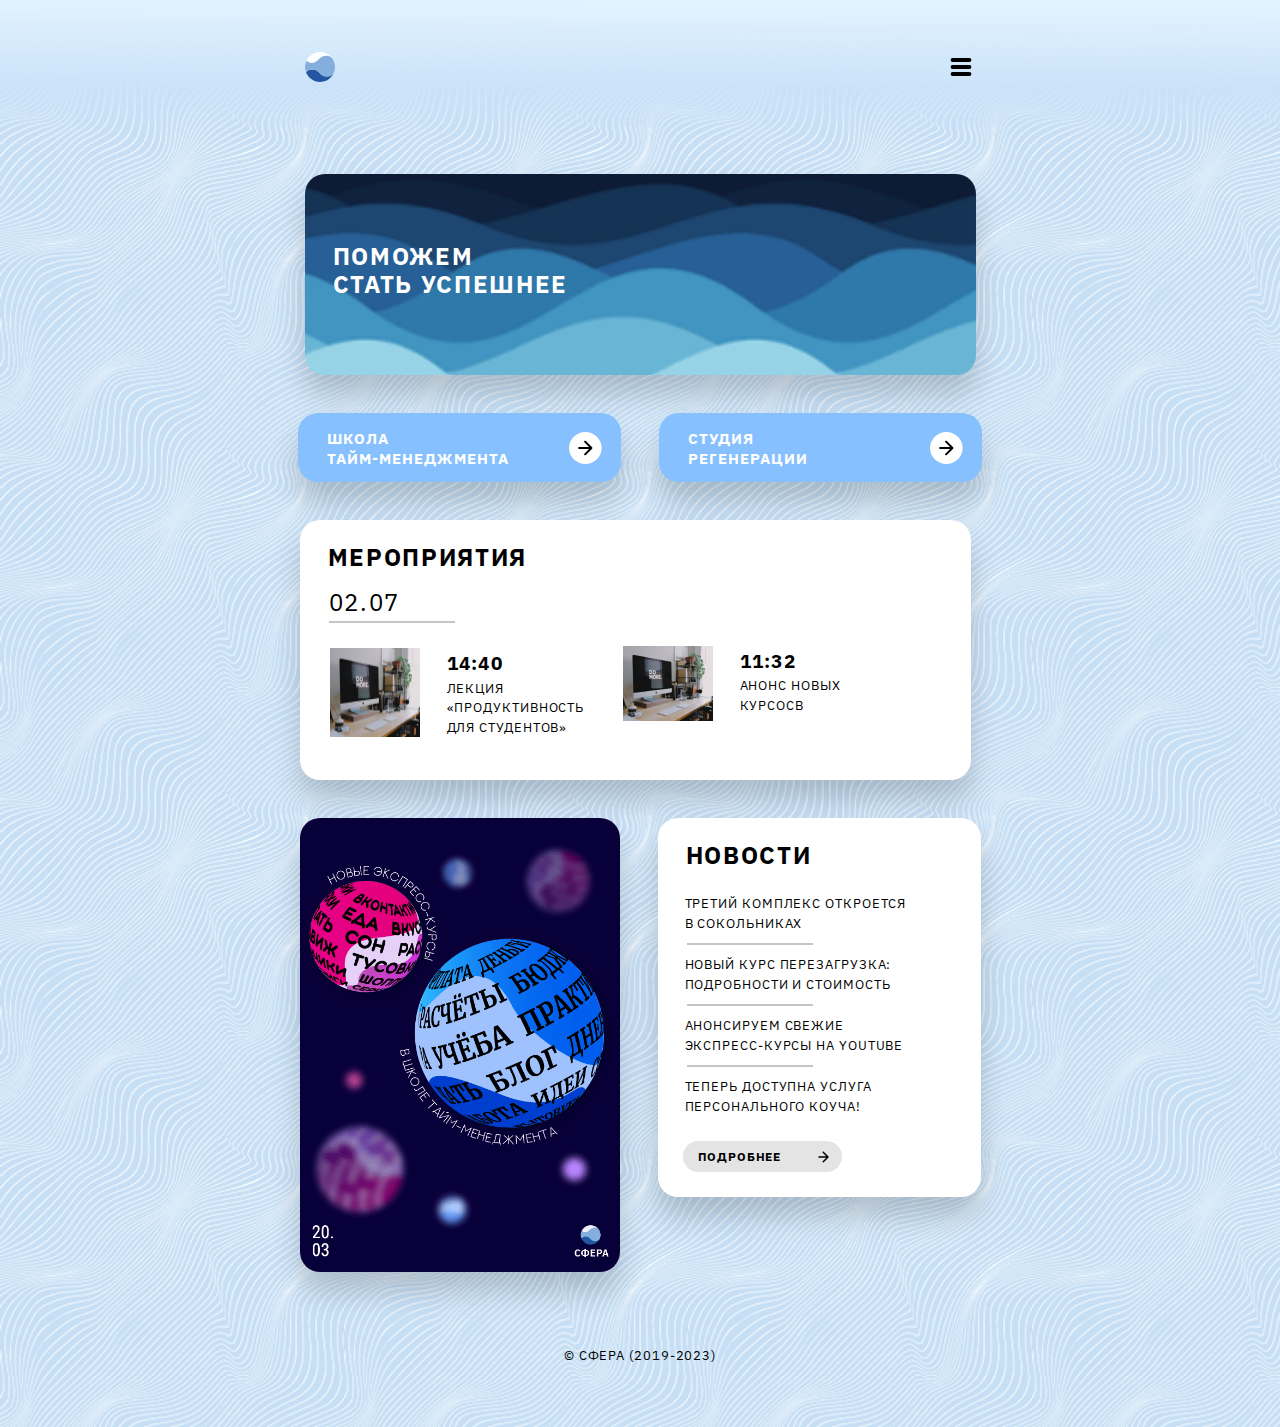
==== index.html @ 3ba2f814 "desktop breakpoint almost done" ====
<!DOCTYPE HTML>
<html>
  <head>
    <meta http-equiv="Content-Type" content= "text/html; charset=utf-8">
    <meta name="viewport" content="width=device-width, initial-scale=1">
    <link rel="stylesheet" type="text/css" href="css/main.css">
    <link rel="stylesheet" type="text/css" href="css/reset.css">
    <link rel="stylesheet" type="text/css" href="css/bg-light.css">
    <link rel="stylesheet" href="css/swiper-min.css">
    <script src="js/swiper-min.js"></script>
  </head>
  <body>

    <!-- MENU WRAPPER -->

    <div id='menu-wrapper'>
      <div class='menu-container container'>
        <img onclick="unwrapMenu()" id='menu-cross' src='img/close.svg'/>
        <ul>
          <li>
            ГЛАВНАЯ
          </li>
          <li>
            ШКОЛА
          </li>
          <li>
            СТУДИЯ РЕГЕНЕРАЦИИ
          </li>
        </ul>
        <div class='social-container'>
          <img src='img/social/vk.png'/>
          <img src='img/social/fb.png'/>
          <img src='img/social/twitter.png'/>
          <img src='img/social/call.png'/>
        </div>
      </div>
    </div>

    <!-- MENU -->

    <nav class='flmenu'>
      <div id= 'menu-content'>
        <a href='http://google.ru'><img src='img/logo.svg'/></a>
        <img onclick="unwrapMenu()" style='float: right;' src='img/menu.svg'/>
      </div>
    </nav>
    <div class='page'>

      <!-- BUTTONS -->

      <div class='container' id='intro'>
        <h1>ПОМОЖЕМ<br>СТАТЬ УСПЕШНЕЕ</h1>
      </div>
      <div class='button-flex'>
        <div class='button-big'>
          <img src='img/button_arrow_right.svg'/>
          <p>ШКОЛА<br>ТАЙМ-МЕНЕДЖМЕНТА</p>
        </div>
        <div class='button-big'>
          <img src='img/button_arrow_right.svg'/>
          <p>СТУДИЯ<br>РЕГЕНЕРАЦИИ</p>
        </div>
      </div>

      <!-- EVENTS -->

      <div class='desktop-flex'>
        <div class='container' id='event'>
          <h1>МЕРОПРИЯТИЯ</h1>
          <div class="double-flex">
            <div class='event-unit'>
                <h2 class='date'>02.07</h2>
                <div class='divider'></div>
              <div class='event-content'>
                <img class="mobile-only" src="img/event/nomob.png"/>
                <div>
                  <h3>14:40</h3>
                  <p>ЛЕКЦИЯ «ПРОДУКТИВНОСТЬ ДЛЯ СТУДЕНТОВ»</p>
                <img class="desktop-only" src="img/event/nomob.png"/>
              </div>
              </div>
            </div>
            <div class='event-unit'>
              <div class='samedate'></div>
              <div class='event-content'>
                <img class='mobile-only' src="img/event/nomob.png"/>
                <div>
                  <h3>11:32</h3>
                  <p>АНОНС НОВЫХ КУРСОСВ</p>
                  <img class="desktop-only" src="img/event/nomob.png"/>
                </div>
              </div>
            </div>
            <div class='event-unit desktop-only'>
              <h2 class='date'>05.07</h2>
              <div class='divider'></div>
              <div class='event-content'>
                <img class='mobile-only' src="img/event/nomob.png"/>
                <div>
                  <h3>08:25</h3>
                  <p>АНОНС НОВЫХ КУРСОСВ</p>
                  <img class="desktop-only" src="img/event/nomob.png"/>
                </div>
              </div>
            </div>
          </div>
        </div>
        <div class="double-flex">

          <!-- SLIDES -->

          <div class='container slider'>
            <div class="swiper-container">
              <div class="swiper-wrapper">
                <div class="swiper-slide"><img src='img/posters/1.png'/></div>
                <div class="swiper-slide"><img src='img/posters/2.png'/></div>
                <div class="swiper-slide"><img src='img/posters/3.png'/></div>
                <div class="swiper-slide"><img src='img/posters/4.png'/></div>
                <div class="swiper-slide"><img src='img/posters/5.png'/></div>
                <div class="swiper-slide"><img src='img/posters/6.png'/></div>
                <div class="swiper-slide"><img src='img/posters/7.png'/></div>
                <div class="swiper-slide"><img src='img/posters/8.png'/></div>
                <div class="swiper-slide"><img src='img/posters/9.png'/></div>
                <div class="swiper-slide"><img src='img/posters/10.png'/></div>
              </div>
            </div>
          </div>

          <!-- NEWS -->

          <div class='container' id='news'>
            <h1>НОВОСТИ</h1>
            <div class='news-content'>
              <p>ТРЕТИЙ КОМПЛЕКС ОТКРОЕТСЯ  <br>В СОКОЛЬНИКАХ</p>
              <div class='divider'></div>
              <p>НОВЫЙ КУРС ПЕРЕЗАГРУЗКА: <br>ПОДРОБНОСТИ И СТОИМОСТЬ</p>
              <div class='divider'></div>
              <p>АНОНСИРУЕМ СВЕЖИЕ<br>ЭКСПРЕСС-КУРСЫ НА YOUTUBE</p>
              <div class='divider'></div>
              <p>ТЕПЕРЬ ДОСТУПНА УСЛУГА<br>ПЕРСОНАЛЬНОГО КОУЧА!</p>
            </div>
            <div class='button_small'>
              <p>ПОДРОБНЕЕ</p>
              <img src=img/button-arrow.svg>
            </div>
          </div>
          <div>
          </div>
        </div>
      </div>
    </div>


    <footer>
      <p>© СФЕРА (2019-2023)</p>
    </footer>


    <!-- scripts -->

    <script type="text/javascript">
      var viewportWidth = window.innerWidth || document.documentElement.clientWidth;
      if (viewportWidth < 1399) {
      var mySwiper=new Swiper ('.swiper-container', {
      // Optional parameters
      direction: 'vertical',
      loop: true,

      // If we need pagination
      pagination: {
      el: '.swiper-pagination',
      },

      //autoplay and space
      width: 323,
      height: 452,

      speed: 2000,
      spaceBetween: 0,
      autoplay: {
      delay: 3000,
      disableOnInteraction: false,
      },


      })}
      else {
      var mySwiper=new Swiper ('.swiper-container', {
      // Optional parameters
      direction: 'vertical',
      loop: true,

      // If we need pagination
      pagination: {
      el: '.swiper-pagination',
      },

      //autoplay and space
      width: 225,
      height: 375,

      speed: 2000,
      spaceBetween: 0,
      autoplay: {
      delay: 3000,
      disableOnInteraction: false,
      },


      })}
    </script>
    <script type="text/javascript">
      function unwrapMenu() {
      var x = document.getElementById("menu-wrapper");
      if (x.style.display === "none") {
      x.style.display = "flex";
      } else {
      x.style.display = "none";
      }
      }

    </script>
  </body>
</html>
---- css/main.css ----
@import url('https://fonts.googleapis.com/css2?family=IBM+Plex+Sans:wght@400;700&display=swap');




body {
  width: 100vw;
  margin-bottom: 25px;
}

.flmenu {
  position: -webkit-sticky;
  position: sticky;
  top: -1.5rem;
  width: 100vw;
  height: 136px;
  z-index: 20;
  background: linear-gradient(180.21deg, #E2F2FF 3.08%, rgba(202, 226, 248, 0.95) 62.85%, rgba(209, 234, 255, 0) 99.5%);
  display: flex;
  align-items: center;
  justify-content: center;
  pointer-events: none;
}

#menu-wrapper {
  position: fixed;
  background-color: rgba(8, 30, 51, 0.9);
  width: 100vw;
  height: 100vh;
  z-index: 30;
  align-items: flex-start;
  justify-content: center;
  display: none;
  -webkit-animation: fadein 0.30s cubic-bezier(0.250, 0.460, 0.450, 0.940) both;
  animation: fadein 0.30s cubic-bezier(0.250, 0.460, 0.450, 0.940) both;
}

#menu-wrapper ul {
  margin-left: 25px;
  margin-top: 58px;
}

#menu-wrapper li {
  font-family: IBM Plex Sans;
  font-style: normal;
  font-weight: normal;
  font-size: 17px;
  line-height: 160.1%;
  letter-spacing: 0.07em;
  color: #000000;
  margin-bottom: 11px;
}

#menu-content {
  width: 323px;
  pointer-events: all;
}


.social-container {
  padding-left: 20px;
  padding-top: 50px;
  padding-bottom: 25px;
}

.social-container img {
  box-shadow: 0px 18px 43px rgba(0, 0, 0, 0.16);
  margin-right: 21px;
  border-radius: 25pt;
}

#menu-cross {
  position: absolute;
  margin-left: 269px;
  margin-top: 15px
}


.double-flex {
  display: flex;
  align-items: center;
  justify-content: flex-start;
  flex-direction: column;
}



.page {
  width: 100vw;
  display: flex;
  align-items: center;
  justify-content: flex-start;
  flex-direction: column;
}

.break {
  flex-basis: 100%;
  height: 0;
}

.container {
  background-color: #ffff;
  border-radius: 20px;
  margin-top: 38px;
  width: 323px;
  min-height: 260px;
  max-height: 454px;
}

.menu-container {
  -webkit-animation: soft-zoom 0.30s cubic-bezier(0.250, 0.460, 0.450, 0.940) both;
  animation: soft-zoom 0.30s cubic-bezier(0.250, 0.460, 0.450, 0.940) both;
}

.container h1 {
  text-transform: uppercase;
  padding-top: 23px;
  padding-left: 28px;
  font-family: IBM Plex Sans;
  font-style: normal;
  font-weight: bold;
  font-size: 24px;
  line-height: 117.1%;
  letter-spacing: 0.07em;
  color: #000000;
}

.button-big {
  margin-top: 38px;
  width: 323px;
  min-height: 69px;
  background: #86C0FF;
  border-radius: 20px;
}



.button-big img {
  position: absolute;
  margin-left: 271px;
  margin-top: 19px;
}

.button-big p {
  margin-top: 16px;
  margin-left: 29px;
  position: absolute;
  text-transform: uppercase;
  font-family: IBM Plex Sans;
  font-style: normal;
  font-weight: bold;
  font-size: 15px;
  line-height: 136.1%;
  letter-spacing: 0.07em;
  color: #FFFFFF;
  border-radius: 20px;
}

.button_small {
  width: 159px;
  height: 31px;
  margin-top: 25px;
  margin-left: 25px;
  top: 1553px;
  background: #E4E4E4;
  border-radius: 90px;
  margin-bottom: 25px;
  display: flex;
  align-items: center;
  justify-content: flex-start;
}

.button_small:hover {
  background-color: #D9DDE0;
}

.button_small p {
  flex: 1 1 auto;
  font-family: IBM Plex Sans;
  font-style: normal;
  font-weight: bold;
  font-size: 12px;
  line-height: 160.1%;
  letter-spacing: 0.07em;
  padding-left: 15px;
}

.button_small img {
  padding-right: 13px;
}

.button_small:hover img {
  padding-right: 8px;
}

.container, .button-big, .button_small, .button_small img {
  -webkit-transition-duration: 0.3s;
  transition-duration: 0.3s;
}

.container, .button-big {
  box-shadow: 0px 19px 29px rgba(0, 0, 0, 0.18);
}

.container:hover, .button-big:hover {
  box-shadow: 0px 11px 26px rgba(0, 0, 0, 0.23);
  /* transform: translateY(1px); */
}

.button-big:active {
  box-shadow: 0px 11px 12px rgba(0, 0, 0, 0.2);
  transform: translateY(5px);
}

.slider {
  width: 320px;
  min-height: 440px;
  overflow: hidden;
  border-radius: 20px;
}

.swiper-container img {
  transform: translateX(-2px);
  width: 325px;
  height: 453px;
}

.swiper-wrapper {
    border-radius: 20px;
    overflow: hidden;
}



.divider {
  width: 126px;
  height: 2px;
  margin-left: 29px;
  background-color: #C4C4C4;
}

.news-content .divider {
margin: 10px 0 10px 29px;
}

p {
  font-family: IBM Plex Sans;
  font-style: normal;
  font-weight: normal;
  font-size: 13px;
  line-height: 150%;
  letter-spacing: 0.07em;
}

.date {
  font-family: IBM Plex Sans;
  font-style: normal;
  font-weight: normal;
  font-size: 24px;
  line-height: 160.1%;
  letter-spacing: 0.07em;
  margin-left: 29px;
  margin-top: 12px;
}

.event-content img {
  display: block;
  width: 90px;
  padding-left: 30px;
  display: inline-inline-block;
}

.event-content h3 {
  display: block;
  font-family: IBM Plex Sans;
  font-style: normal;
  font-weight: bold;
  font-size: 19px;
  line-height: 160.1%;
  letter-spacing: 0.07em;
  margin-left: 27px;
}

.news-content {
  margin-top: 25px;
  margin-bottom: 25px;
}

.samedate {
  width: 126px;
  height: 50px;
}

.event-content p, .news-content p {
  display: block;
  margin-left: 27px;
  font-family: IBM Plex Sans;
  font-style: normal;
  font-weight: normal;
  font-size: 13px;
  line-height: 150%;
  letter-spacing: 0.07em;
  width: 146px;
}

.news-content p {
  width: 263px;
  display: inline-block;
}

.event-content {
  display: flex;
  margin-top: 25px;
  margin-bottom: 25px;
}

footer p {
  font-family: IBM Plex Sans;
  font-weight: normal;
  font-size: 13px;
  line-height: 160.1%;
  text-align: center;
  letter-spacing: 0.07em;
  margin-top: 74px;
  margin-bottom: 60px;
}


#intro {
  background-image: url('../img/main-bg.png');
  background-size: 100%;
  min-height: 137px;
}

#intro h1 {
  color: #fff;
  padding-top: 68px;
}


@media only screen and (max-device-width : 768px) {
img.desktop-only, .desktop-only, .samedate {
  display: none;
}
}


/* TABLET */

@media only screen and (min-device-width : 768px) and (max-device-width : 1366px) {

  #intro {
    width: 671px;
    height: 201px;
  }

    .button-big:first-of-type, .slider {
      margin-right: 38px;
    }

    .button-flex {
      display: flex;
      align-items:flex-start;
      justify-content: flex-start;
      flex-direction: row;
    }

    #event {
        width: 671px;
      }

    .double-flex {
      display: flex;
      align-items:flex-start;
      justify-content: flex-start;
      flex-direction: row;
    }


    #menu-content {
      width: 671px;
    }

    img.desktop-only, .desktop-only {
      display: none;
    }

  }


/* DESKTOP */

  @media only screen and (min-device-width : 1366px) {
    #intro {
      width: 1305px;
      height: 299px;
    }

      .button-big:first-of-type, .slider {
        margin-right: 38px;
      }

      #event {
          width: 683px;
          height: 375px;
        }


        .event-content p {
          width: 146px;
          height: 55px;
        }

        img.desktop-only {
          margin-top: 22px;
          width: 178px;
          height: 115px;
          margin-right: 13px;
        }

      .double-flex {
        display: flex;
        align-items:flex-start;
        justify-content: flex-start;
        flex-direction: row;
      }

      .button-flex {
        display: flex;
        align-items:flex-start;
        justify-content: flex-start;
        flex-direction: row;
      }

      .desktop-flex {
        display: flex;
        align-items:flex-start;
        justify-content: flex-start;
        flex-direction: row;
      }

      .page {
        width: 1305px;
        margin: auto;
        display: flex;
        align-items: flex-start;
        justify-content: flex-start;
        flex-direction: column;
      }

      #news {
        width: 321px;
        max-height: 454px;
      }

      #news-content p {
        width: 305px;
      }

      #menu-content {
        width: 1271px;
      }

      .slider {
        width: 225px;
        min-height: 302px;
        max-height: 375px;
        overflow: hidden;
        border-radius: 20px;
      }

      .swiper-container img {
        transform: translateX(-2px);
        width: 228px;
        height: 375px;
      }

      .double-flex:nth-of-type(2) {
        margin-left: 38px;
      }

      img.mobile-only {
        display: none;
      }

    }







/* ANIMATIONS */

@-webkit-keyframes soft-zoom {
  0% {
    -webkit-transform: translateY(0);
            transform: translateY(0);
            opacity: 0;
  }
  100% {
    -webkit-transform: translateY(100px);
            transform: translateY(100px);
            opacity: 1;
  }
}

@keyframes soft-zoom {
  0% {
    -webkit-transform: scale(1.2);
            transform: scale(1.2);
            opacity: 0;
            -webkit-opacity: 0;
  }
  100% {
      -webkit-transform: scale(1);
            transform: scale(1);
            opacity: 1;
            -webkit-opacity: 1;
  }
}

@keyframes fadein {
  0% {
            opacity: 0;
            -webkit-opacity: 0;
  }
  100% {
            opacity: 1;
            -webkit-opacity: 1;
  }
}
---- css/bg-light.css ----
body {
  background-color: #c6dff5;
  /* background-size: 110%; */
  background-image: url(../img/bg.png);
  background-repeat: repeat;
}
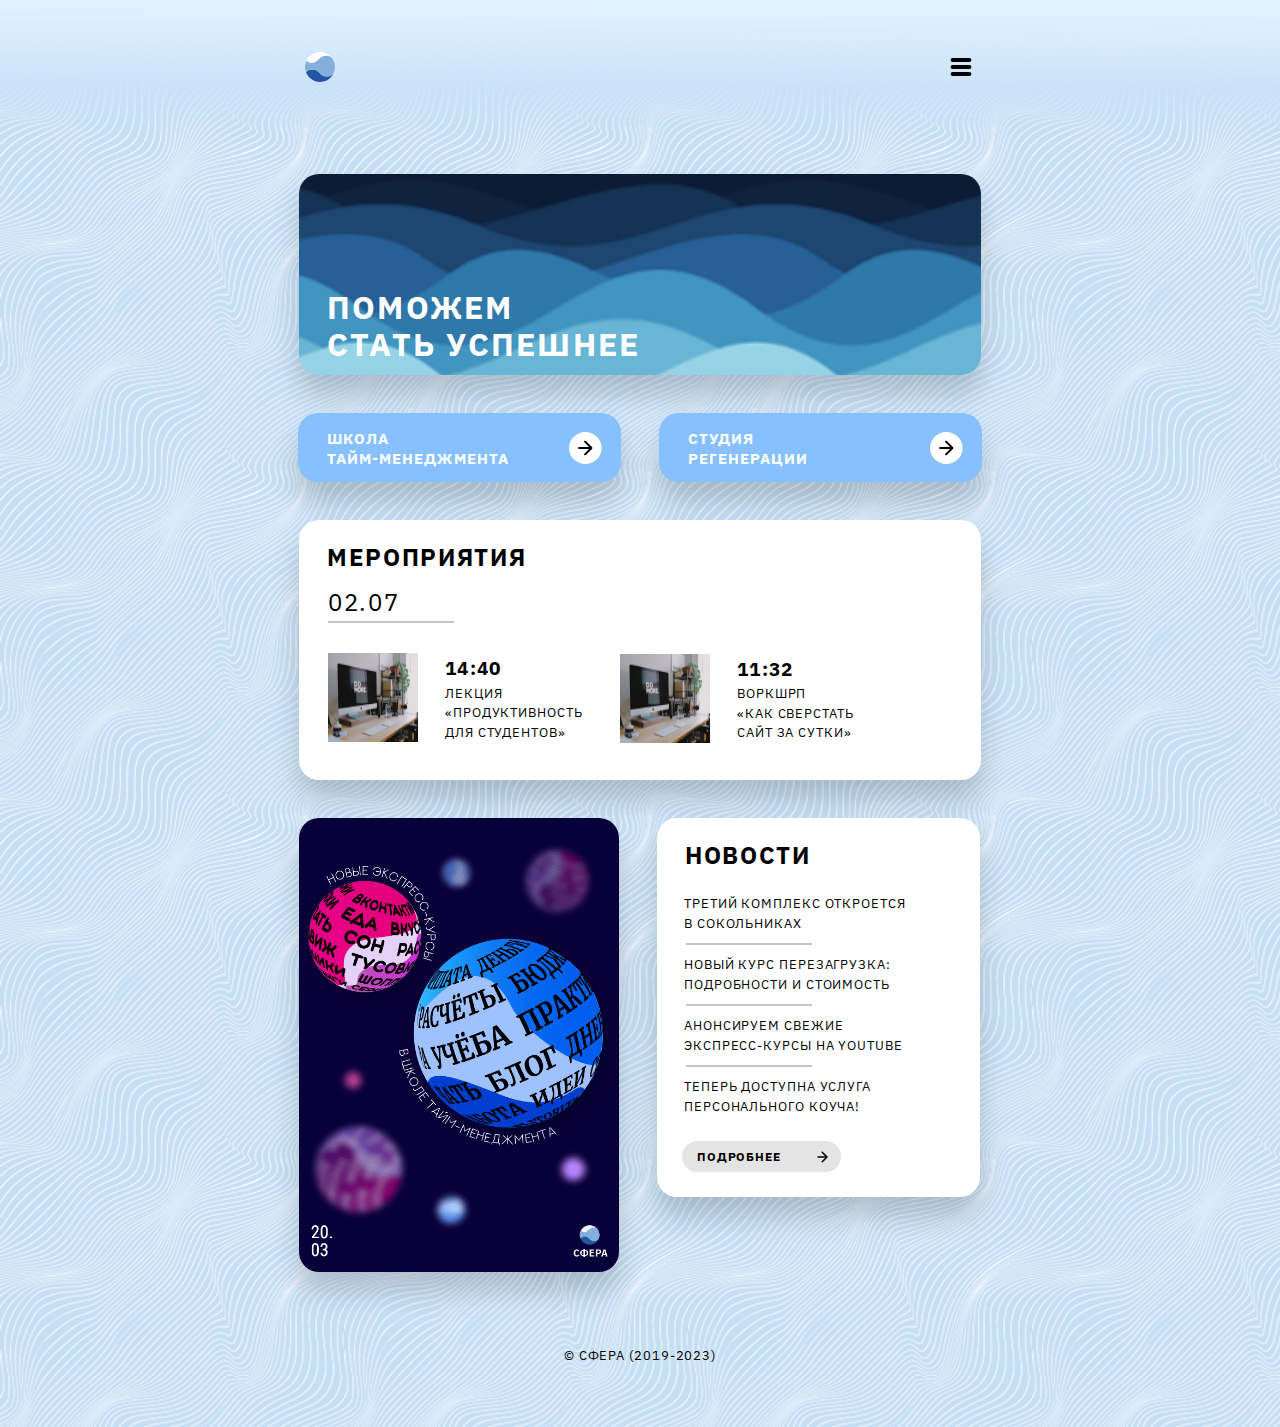
==== commit 79e16ac9: "Minor fixes for index" ====
--- a/index.html
+++ b/index.html
@@ -3,8 +3,9 @@
   <head>
     <meta http-equiv="Content-Type" content= "text/html; charset=utf-8">
     <meta name="viewport" content="width=device-width, initial-scale=1">
+    <link rel="stylesheet" type="text/css" href="css/reset.css">
+    <link rel="stylesheet" type="text/css" href="css/ui.css">
     <link rel="stylesheet" type="text/css" href="css/main.css">
-    <link rel="stylesheet" type="text/css" href="css/reset.css">
     <link rel="stylesheet" type="text/css" href="css/bg-light.css">
     <link rel="stylesheet" href="css/swiper-min.css">
     <script src="js/swiper-min.js"></script>
@@ -18,13 +19,13 @@
         <img onclick="unwrapMenu()" id='menu-cross' src='img/close.svg'/>
         <ul>
           <li>
-            ГЛАВНАЯ
+            <a href='index.html'>ГЛАВНАЯ</a>
           </li>
           <li>
-            ШКОЛА
+            <a href='school.html'>ШКОЛА</a>
           </li>
           <li>
-            СТУДИЯ РЕГЕНЕРАЦИИ
+            <a href='regen.html'>СТУДИЯ РЕГЕНЕРАЦИИ</a>
           </li>
         </ul>
         <div class='social-container'>
@@ -40,18 +41,23 @@
 
     <nav class='flmenu'>
       <div id= 'menu-content'>
-        <a href='http://google.ru'><img src='img/logo.svg'/></a>
-        <img onclick="unwrapMenu()" style='float: right;' src='img/menu.svg'/>
+        <a href='index.html'><img class='mobile-only' src='img/logo.svg'/></a>
+        <a href='index.html'><img class='desktop-only' src='img/logo-big.svg'/></a>
+        <img class='mobile-only' onclick="unwrapMenu()" style='float: right;' src='img/menu.svg'/>
+        <img class='desktop-only' onclick="unwrapMenu()" style='float: right; width:33.74px;' src='img/menu-big.svg'/>
       </div>
     </nav>
     <div class='page'>
 
-      <!-- BUTTONS -->
+      <!-- INTRO -->
 
       <div class='container' id='intro'>
         <h1>ПОМОЖЕМ<br>СТАТЬ УСПЕШНЕЕ</h1>
       </div>
-      <div class='button-flex'>
+
+      <!-- BUTTONS -->
+
+    <div class='button-flex'>
         <div class='button-big'>
           <img src='img/button_arrow_right.svg'/>
           <p>ШКОЛА<br>ТАЙМ-МЕНЕДЖМЕНТА</p>
@@ -68,37 +74,37 @@
         <div class='container' id='event'>
           <h1>МЕРОПРИЯТИЯ</h1>
           <div class="double-flex">
-            <div class='event-unit'>
-                <h2 class='date'>02.07</h2>
-                <div class='divider'></div>
+            <div>
+              <h2 class='date'>02.07</h2>
+              <div class='divider'></div>
               <div class='event-content'>
                 <img class="mobile-only" src="img/event/nomob.png"/>
                 <div>
                   <h3>14:40</h3>
                   <p>ЛЕКЦИЯ «ПРОДУКТИВНОСТЬ ДЛЯ СТУДЕНТОВ»</p>
-                <img class="desktop-only" src="img/event/nomob.png"/>
-              </div>
-              </div>
-            </div>
-            <div class='event-unit'>
+                  <img class="desktop-only" src="img/event/nomob.png"/>
+                </div>
+              </div>
+            </div>
+            <div>
               <div class='samedate'></div>
               <div class='event-content'>
                 <img class='mobile-only' src="img/event/nomob.png"/>
                 <div>
                   <h3>11:32</h3>
-                  <p>АНОНС НОВЫХ КУРСОСВ</p>
+                  <p>ВОРКШРП <br>«КАК СВЕРСТАТЬ САЙТ ЗА СУТКИ» </p>
                   <img class="desktop-only" src="img/event/nomob.png"/>
                 </div>
               </div>
             </div>
-            <div class='event-unit desktop-only'>
+            <div class='desktop-only'>
               <h2 class='date'>05.07</h2>
               <div class='divider'></div>
               <div class='event-content'>
                 <img class='mobile-only' src="img/event/nomob.png"/>
                 <div>
                   <h3>08:25</h3>
-                  <p>АНОНС НОВЫХ КУРСОСВ</p>
+                  <p>АНОНС НОВЫХ<br>ОНЛАЙН-КУРСОВ (ТРАНСЛЯЦИЯ)</p>
                   <img class="desktop-only" src="img/event/nomob.png"/>
                 </div>
               </div>
@@ -131,8 +137,7 @@
           <div class='container' id='news'>
             <h1>НОВОСТИ</h1>
             <div class='news-content'>
-              <p>ТРЕТИЙ КОМПЛЕКС ОТКРОЕТСЯ - <br>В СОКОЛЬНИКАХ</p>
+              <p>ТРЕТИЙ КОМПЛЕКС ОТКРОЕТСЯ <br>В СОКОЛЬНИКАХ</p>
               <div class='divider'></div>
               <p>НОВЫЙ КУРС ПЕРЕЗАГРУЗКА: <br>ПОДРОБНОСТИ И СТОИМОСТЬ</p>
               <div class='divider'></div>
@@ -150,14 +155,11 @@
         </div>
       </div>
     </div>
-
-
     <footer>
       <p>© СФЕРА (2019-2023)</p>
     </footer>
 
-
-    <!-- scripts -->
+    <!-- SCRIPTS -->
 
     <script type="text/javascript">
       var viewportWidth = window.innerWidth || document.documentElement.clientWidth;
--- a/css/ui.css
+++ b/css/ui.css
@@ -0,0 +1,215 @@
+
+body {
+  width: 100vw;
+  margin-bottom: 25px;
+}
+
+a {
+  color: black;
+  text-decoration: none;
+}
+
+.double-flex {
+  display: flex;
+  align-items: center;
+  justify-content: flex-start;
+  flex-direction: column;
+}
+
+.flmenu {
+  position: -webkit-sticky;
+  position: sticky;
+  top: -1.5rem;
+  width: 100vw;
+  height: 136px;
+  z-index: 20;
+  background: linear-gradient(180.21deg, #E2F2FF 3.08%, rgba(202, 226, 248, 0.95) 62.85%, rgba(209, 234, 255, 0) 99.5%);
+  display: flex;
+  align-items: center;
+  justify-content: center;
+  pointer-events: none;
+}
+
+#menu-wrapper {
+  position: fixed;
+  background-color: rgba(8, 30, 51, 0.9);
+  width: 100vw;
+  height: 100vh;
+  z-index: 30;
+  align-items: flex-start;
+  justify-content: center;
+  display: none;
+  -webkit-animation: fadein 0.30s cubic-bezier(0.250, 0.460, 0.450, 0.940) both;
+  animation: fadein 0.30s cubic-bezier(0.250, 0.460, 0.450, 0.940) both;
+}
+
+#menu-wrapper ul {
+  margin-left: 25px;
+  margin-top: 58px;
+}
+
+#menu-wrapper li {
+  font-family: IBM Plex Sans;
+  font-style: normal;
+  font-weight: normal;
+  font-size: 17px;
+  line-height: 160.1%;
+  letter-spacing: 0.07em;
+  color: #000000;
+  margin-bottom: 11px;
+}
+
+#menu-content {
+  width: 323px;
+  pointer-events: all;
+}
+
+
+.social-container {
+  padding-left: 20px;
+  padding-top: 50px;
+  padding-bottom: 25px;
+}
+
+.social-container img {
+  box-shadow: 0px 18px 43px rgba(0, 0, 0, 0.16);
+  margin-right: 21px;
+  border-radius: 25pt;
+}
+
+#menu-cross {
+  position: absolute;
+  margin-left: 269px;
+  margin-top: 15px;
+}
+
+
+
+.page {
+  width: 100vw;
+  display: flex;
+  align-items: center;
+  justify-content: flex-start;
+  flex-direction: column;
+}
+
+.break {
+  flex-basis: 100%;
+  height: 0;
+}
+
+.container {
+  background-color: #ffff;
+  border-radius: 20px;
+  margin-top: 38px;
+  width: 323px;
+  min-height: 260px;
+  max-height: 454px;
+}
+
+.menu-container {
+  -webkit-animation: soft-zoom 0.30s cubic-bezier(0.250, 0.460, 0.450, 0.940) both;
+  animation: soft-zoom 0.30s cubic-bezier(0.250, 0.460, 0.450, 0.940) both;
+}
+
+
+
+.container h1 {
+  text-transform: uppercase;
+  padding-top: 23px;
+  padding-left: 28px;
+  font-family: IBM Plex Sans;
+  font-style: normal;
+  font-weight: bold;
+  font-size: 24px;
+  line-height: 117.1%;
+  letter-spacing: 0.07em;
+  color: #000000;
+}
+
+.button-big {
+  margin-top: 38px;
+  width: 323px;
+  min-height: 69px;
+  background: #86C0FF;
+  border-radius: 20px;
+}
+
+
+
+.button-big img {
+  position: absolute;
+  margin-left: 271px;
+  margin-top: 19px;
+}
+
+.button-big p {
+  margin-top: 16px;
+  margin-left: 29px;
+  position: absolute;
+  text-transform: uppercase;
+  font-family: IBM Plex Sans;
+  font-style: normal;
+  font-weight: bold;
+  font-size: 15px;
+  line-height: 136.1%;
+  letter-spacing: 0.07em;
+  color: #FFFFFF;
+  border-radius: 20px;
+}
+
+.button_small {
+  width: 159px;
+  height: 31px;
+  margin-top: 25px;
+  margin-left: 25px;
+  top: 1553px;
+  background: #E4E4E4;
+  border-radius: 90px;
+  margin-bottom: 25px;
+  display: flex;
+  align-items: center;
+  justify-content: flex-start;
+}
+
+.button_small:hover {
+  background-color: #D9DDE0;
+}
+
+.button_small p {
+  flex: 1 1 auto;
+  font-family: IBM Plex Sans;
+  font-style: normal;
+  font-weight: bold;
+  font-size: 12px;
+  line-height: 160.1%;
+  letter-spacing: 0.07em;
+  padding-left: 15px;
+}
+
+.button_small img {
+  padding-right: 13px;
+}
+
+.button_small:hover img {
+  padding-right: 8px;
+}
+
+.container, .button-big, .button_small, .button_small img {
+  -webkit-transition-duration: 0.3s;
+  transition-duration: 0.3s;
+}
+
+.container, .button-big {
+  box-shadow: 0px 19px 29px rgba(0, 0, 0, 0.18);
+}
+
+.container:hover, .button-big:hover {
+  box-shadow: 0px 11px 26px rgba(0, 0, 0, 0.23);
+  /* transform: translateY(1px); */
+}
+
+.button-big:active {
+  box-shadow: 0px 11px 12px rgba(0, 0, 0, 0.2);
+  transform: translateY(5px);
+}
--- a/css/main.css
+++ b/css/main.css
@@ -1,216 +1,12 @@
 @import url('https://fonts.googleapis.com/css2?family=IBM+Plex+Sans:wght@400;700&display=swap');
 
-
-
-
-body {
-  width: 100vw;
-  margin-bottom: 25px;
-}
-
-.flmenu {
-  position: -webkit-sticky;
-  position: sticky;
-  top: -1.5rem;
-  width: 100vw;
-  height: 136px;
-  z-index: 20;
-  background: linear-gradient(180.21deg, #E2F2FF 3.08%, rgba(202, 226, 248, 0.95) 62.85%, rgba(209, 234, 255, 0) 99.5%);
-  display: flex;
-  align-items: center;
-  justify-content: center;
-  pointer-events: none;
-}
-
-#menu-wrapper {
-  position: fixed;
-  background-color: rgba(8, 30, 51, 0.9);
-  width: 100vw;
-  height: 100vh;
-  z-index: 30;
-  align-items: flex-start;
-  justify-content: center;
-  display: none;
-  -webkit-animation: fadein 0.30s cubic-bezier(0.250, 0.460, 0.450, 0.940) both;
-  animation: fadein 0.30s cubic-bezier(0.250, 0.460, 0.450, 0.940) both;
-}
-
-#menu-wrapper ul {
-  margin-left: 25px;
-  margin-top: 58px;
-}
-
-#menu-wrapper li {
-  font-family: IBM Plex Sans;
-  font-style: normal;
-  font-weight: normal;
-  font-size: 17px;
-  line-height: 160.1%;
-  letter-spacing: 0.07em;
-  color: #000000;
-  margin-bottom: 11px;
-}
-
-#menu-content {
-  width: 323px;
-  pointer-events: all;
-}
-
-
-.social-container {
-  padding-left: 20px;
-  padding-top: 50px;
-  padding-bottom: 25px;
-}
-
-.social-container img {
-  box-shadow: 0px 18px 43px rgba(0, 0, 0, 0.16);
-  margin-right: 21px;
-  border-radius: 25pt;
-}
-
-#menu-cross {
-  position: absolute;
-  margin-left: 269px;
-  margin-top: 15px
-}
-
-
-.double-flex {
-  display: flex;
-  align-items: center;
-  justify-content: flex-start;
-  flex-direction: column;
-}
-
-
-
-.page {
-  width: 100vw;
-  display: flex;
-  align-items: center;
-  justify-content: flex-start;
-  flex-direction: column;
-}
-
-.break {
-  flex-basis: 100%;
-  height: 0;
-}
-
-.container {
-  background-color: #ffff;
-  border-radius: 20px;
-  margin-top: 38px;
-  width: 323px;
-  min-height: 260px;
-  max-height: 454px;
-}
-
-.menu-container {
-  -webkit-animation: soft-zoom 0.30s cubic-bezier(0.250, 0.460, 0.450, 0.940) both;
-  animation: soft-zoom 0.30s cubic-bezier(0.250, 0.460, 0.450, 0.940) both;
-}
-
-.container h1 {
-  text-transform: uppercase;
-  padding-top: 23px;
-  padding-left: 28px;
-  font-family: IBM Plex Sans;
-  font-style: normal;
-  font-weight: bold;
-  font-size: 24px;
-  line-height: 117.1%;
-  letter-spacing: 0.07em;
-  color: #000000;
-}
-
-.button-big {
-  margin-top: 38px;
-  width: 323px;
-  min-height: 69px;
-  background: #86C0FF;
-  border-radius: 20px;
-}
-
-
-
-.button-big img {
-  position: absolute;
-  margin-left: 271px;
-  margin-top: 19px;
-}
-
-.button-big p {
-  margin-top: 16px;
-  margin-left: 29px;
-  position: absolute;
-  text-transform: uppercase;
-  font-family: IBM Plex Sans;
-  font-style: normal;
-  font-weight: bold;
-  font-size: 15px;
-  line-height: 136.1%;
-  letter-spacing: 0.07em;
-  color: #FFFFFF;
-  border-radius: 20px;
-}
-
-.button_small {
-  width: 159px;
-  height: 31px;
-  margin-top: 25px;
-  margin-left: 25px;
-  top: 1553px;
-  background: #E4E4E4;
-  border-radius: 90px;
-  margin-bottom: 25px;
-  display: flex;
-  align-items: center;
-  justify-content: flex-start;
-}
-
-.button_small:hover {
-  background-color: #D9DDE0;
-}
-
-.button_small p {
-  flex: 1 1 auto;
-  font-family: IBM Plex Sans;
-  font-style: normal;
-  font-weight: bold;
-  font-size: 12px;
-  line-height: 160.1%;
-  letter-spacing: 0.07em;
-  padding-left: 15px;
-}
-
-.button_small img {
-  padding-right: 13px;
-}
-
-.button_small:hover img {
-  padding-right: 8px;
-}
-
-.container, .button-big, .button_small, .button_small img {
-  -webkit-transition-duration: 0.3s;
-  transition-duration: 0.3s;
-}
-
-.container, .button-big {
-  box-shadow: 0px 19px 29px rgba(0, 0, 0, 0.18);
-}
-
-.container:hover, .button-big:hover {
-  box-shadow: 0px 11px 26px rgba(0, 0, 0, 0.23);
-  /* transform: translateY(1px); */
-}
-
-.button-big:active {
-  box-shadow: 0px 11px 12px rgba(0, 0, 0, 0.2);
-  transform: translateY(5px);
-}
+*{
+  -moz-user-select: none; /* Mozilla Firefox */
+  -ms-user-select: none; /* Internet Explorer (не поддерживается) */
+  -o-user-select: none; /* Opera Presto (не поддерживается) */
+  -webkit-user-select: none; /* Google Chrome, Opera Next, Safari */
+}
+
 
 .slider {
   width: 320px;
@@ -240,7 +36,7 @@
 }
 
 .news-content .divider {
-margin: 10px 0 10px 29px;
+  margin: 10px 0 10px 29px;
 }
 
 p {
@@ -266,7 +62,6 @@
 .event-content img {
   display: block;
   width: 90px;
-  padding-left: 30px;
   display: inline-inline-block;
 }
 
@@ -278,7 +73,6 @@
   font-size: 19px;
   line-height: 160.1%;
   letter-spacing: 0.07em;
-  margin-left: 27px;
 }
 
 .news-content {
@@ -288,12 +82,11 @@
 
 .samedate {
   width: 126px;
-  height: 50px;
+  height: 53px;
 }
 
 .event-content p, .news-content p {
   display: block;
-  margin-left: 27px;
   font-family: IBM Plex Sans;
   font-style: normal;
   font-weight: normal;
@@ -306,12 +99,14 @@
 .news-content p {
   width: 263px;
   display: inline-block;
+  margin-left: 27px;
 }
 
 .event-content {
   display: flex;
-  margin-top: 25px;
+  margin-top: 19px;
   margin-bottom: 25px;
+  margin-left: 29px;
 }
 
 footer p {
@@ -338,10 +133,28 @@
 }
 
 
+/* MOBILE */
+
 @media only screen and (max-device-width : 768px) {
-img.desktop-only, .desktop-only, .samedate {
-  display: none;
-}
+  img.desktop-only, .desktop-only, .samedate {
+    display: none;
+  }
+
+  #event .double-flex {
+    align-items: flex-start;
+  }
+
+  .divider {
+  margin-bottom: 30px;
+  }
+  .event-content {
+    margin-top: 0px;
+  }
+
+  .event-content h3, .event-content p {
+    margin-left: 27px;
+  }
+
 }
 
 
@@ -350,7 +163,7 @@
 @media only screen and (min-device-width : 768px) and (max-device-width : 1366px) {
 
   #intro {
-    width: 671px;
+    width: 682px;
     height: 201px;
   }
 
@@ -366,8 +179,21 @@
     }
 
     #event {
-        width: 671px;
-      }
+        width: 682px;
+      }
+
+    #intro h1 {
+      padding-top: 115px;
+      font-size: 32px;
+    }
+
+    .event-content {
+      margin-top: 30px;
+    }
+
+    .event-content h3, .event-content p {
+      margin-left: 27px;
+    }
 
     .double-flex {
       display: flex;
@@ -385,8 +211,8 @@
       display: none;
     }
 
-  }
-
+
+  }
 
 /* DESKTOP */
 
@@ -407,7 +233,7 @@
 
 
         .event-content p {
-          width: 146px;
+          width: 178px;
           height: 55px;
         }
 
@@ -448,6 +274,11 @@
         flex-direction: column;
       }
 
+      #intro h1 {
+        padding-top: 175px;
+        font-size: 42px;
+      }
+
       #news {
         width: 321px;
         max-height: 454px;
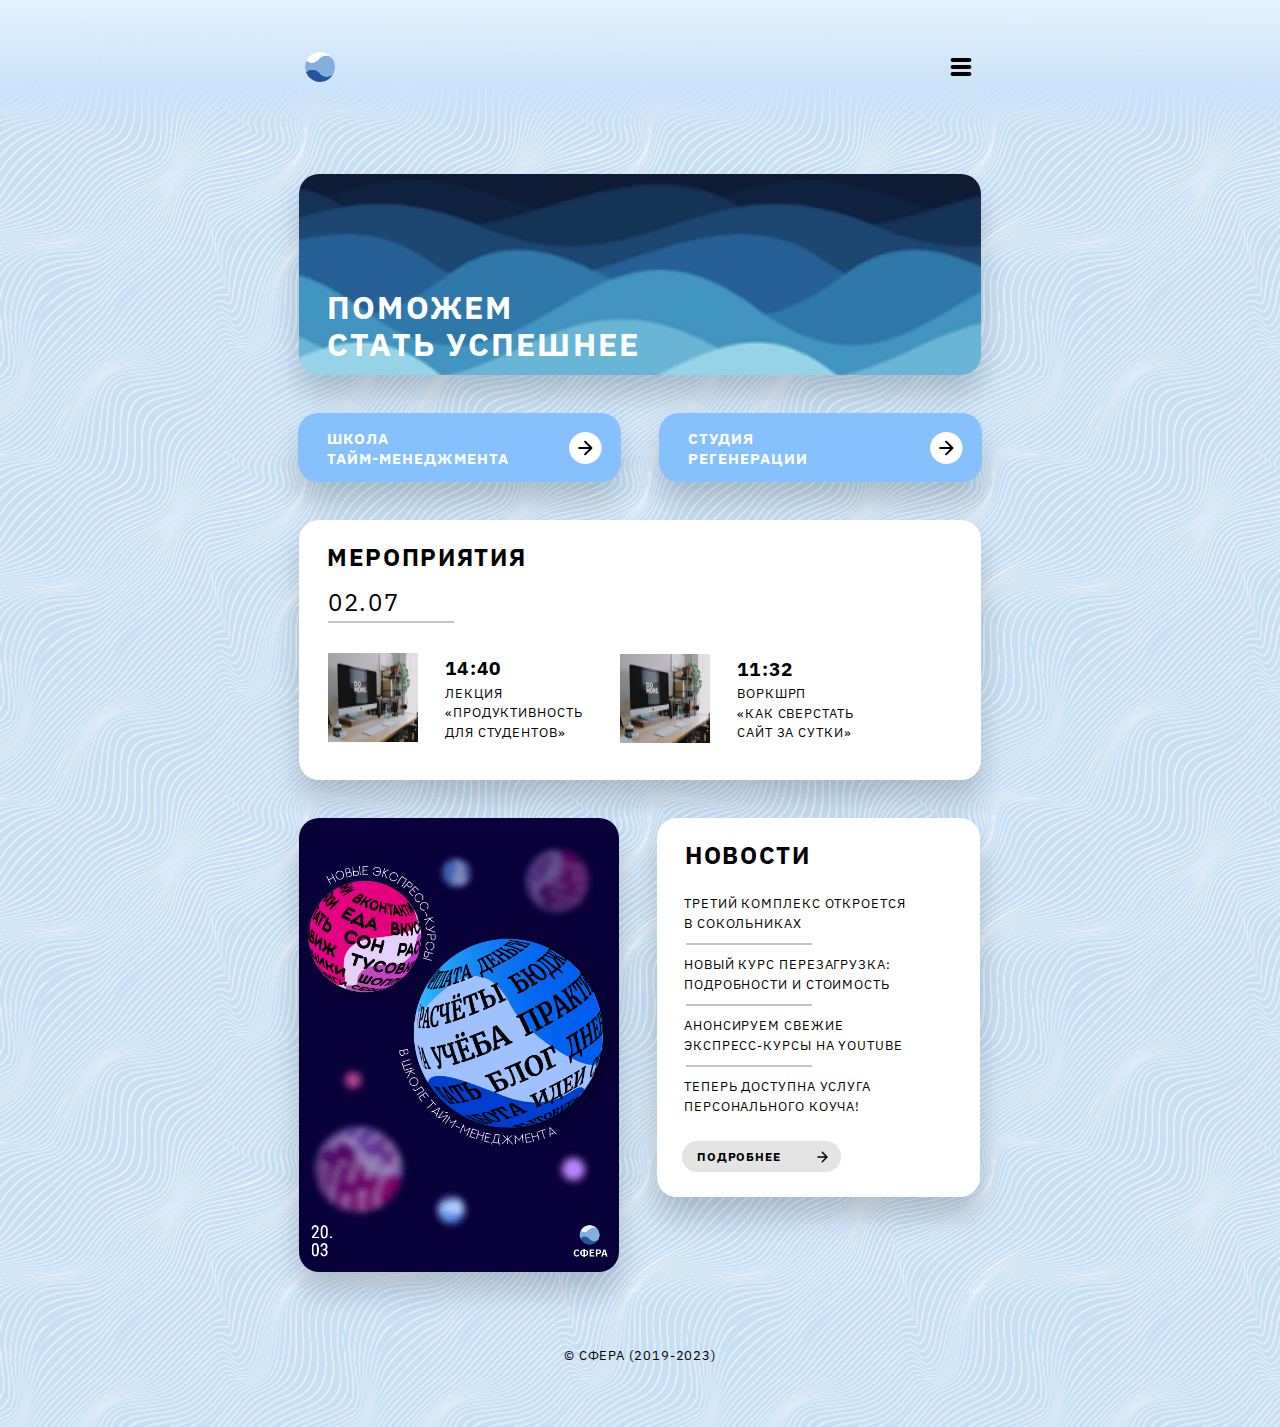
==== commit 959178d9: "Added progmaps" ====
--- a/index.html
+++ b/index.html
@@ -58,11 +58,12 @@
       <!-- BUTTONS -->
 
     <div class='button-flex'>
-        <div class='button-big'>
+        <div class='button-big' onclick="window.location.href='school.html'">
           <img src='img/button_arrow_right.svg'/>
           <p>ШКОЛА<br>ТАЙМ-МЕНЕДЖМЕНТА</p>
         </div>
-        <div class='button-big'>
+      </a>
+        <div class='button-big' onclick="window.location.href='regen.html'">
           <img src='img/button_arrow_right.svg'/>
           <p>СТУДИЯ<br>РЕГЕНЕРАЦИИ</p>
         </div>
@@ -145,7 +146,7 @@
               <div class='divider'></div>
               <p>ТЕПЕРЬ ДОСТУПНА УСЛУГА<br>ПЕРСОНАЛЬНОГО КОУЧА!</p>
             </div>
-            <div class='button_small'>
+            <div class='button-small'>
               <p>ПОДРОБНЕЕ</p>
               <img src=img/button-arrow.svg>
             </div>
--- a/css/ui.css
+++ b/css/ui.css
@@ -93,11 +93,6 @@
   flex-direction: column;
 }
 
-.break {
-  flex-basis: 100%;
-  height: 0;
-}
-
 .container {
   background-color: #ffff;
   border-radius: 20px;
@@ -105,14 +100,13 @@
   width: 323px;
   min-height: 260px;
   max-height: 454px;
+  overflow: hidden;
 }
 
 .menu-container {
   -webkit-animation: soft-zoom 0.30s cubic-bezier(0.250, 0.460, 0.450, 0.940) both;
   animation: soft-zoom 0.30s cubic-bezier(0.250, 0.460, 0.450, 0.940) both;
 }
-
-
 
 .container h1 {
   text-transform: uppercase;
@@ -124,6 +118,16 @@
   font-size: 24px;
   line-height: 117.1%;
   letter-spacing: 0.07em;
+  color: #000000;
+}
+
+.container p {
+  font-family: IBM Plex Sans;
+  font-style: normal;
+  font-weight: normal;
+  font-size: 13px;
+  line-height: 20px;
+  letter-spacing: 0.05em;
   color: #000000;
 }
 
@@ -135,8 +139,6 @@
   border-radius: 20px;
 }
 
-
-
 .button-big img {
   position: absolute;
   margin-left: 271px;
@@ -158,7 +160,7 @@
   border-radius: 20px;
 }
 
-.button_small {
+.button-small {
   width: 159px;
   height: 31px;
   margin-top: 25px;
@@ -172,11 +174,11 @@
   justify-content: flex-start;
 }
 
-.button_small:hover {
+.button-small:hover {
   background-color: #D9DDE0;
 }
 
-.button_small p {
+.button-small p {
   flex: 1 1 auto;
   font-family: IBM Plex Sans;
   font-style: normal;
@@ -187,15 +189,16 @@
   padding-left: 15px;
 }
 
-.button_small img {
+.button-small img {
   padding-right: 13px;
 }
 
-.button_small:hover img {
+.button-small:hover img {
   padding-right: 8px;
 }
 
-.container, .button-big, .button_small, .button_small img {
+
+.container, .button-big, .button-small, .button-small img {
   -webkit-transition-duration: 0.3s;
   transition-duration: 0.3s;
 }
@@ -213,3 +216,88 @@
   box-shadow: 0px 11px 12px rgba(0, 0, 0, 0.2);
   transform: translateY(5px);
 }
+
+
+
+footer p {
+  font-family: IBM Plex Sans;
+  font-weight: normal;
+  font-size: 13px;
+  line-height: 160.1%;
+  text-align: center;
+  letter-spacing: 0.07em;
+  margin-top: 74px;
+  margin-bottom: 60px;
+}
+
+
+/* MOBILE */
+
+@media only screen and (max-device-width : 768px) {
+
+}
+
+
+/* TABLET */
+
+@media only screen and (min-device-width : 768px) and (max-device-width : 1366px) {
+    .double-flex {
+      display: flex;
+      align-items:flex-start;
+      justify-content: flex-start;
+      flex-direction: row;
+    }
+
+    .double-flex {
+      display: flex;
+      align-items:flex-start;
+      justify-content: flex-start;
+      flex-direction: row;
+    }
+
+
+    #menu-content {
+      width: 671px;
+    }
+}
+
+
+/* DESKTOP */
+
+  @media only screen and (min-device-width : 1366px) {
+
+      .double-flex {
+        display: flex;
+        align-items:flex-start;
+        justify-content: flex-start;
+        flex-direction: row;
+      }
+
+      .desktop-flex {
+        display: flex;
+        align-items:flex-start;
+        justify-content: flex-start;
+        flex-direction: row;
+      }
+
+      .page {
+        width: 1305px;
+        margin: auto;
+        display: flex;
+        align-items: flex-start;
+        justify-content: flex-start;
+        flex-direction: column;
+      }
+
+      .double-flex:nth-of-type(2) {
+        margin-left: 38px;
+      }
+
+      #menu-content {
+        width: 1271px;
+      }
+
+      img.mobile-only {
+        display: none;
+      }
+    }
--- a/css/main.css
+++ b/css/main.css
@@ -7,7 +7,6 @@
   -webkit-user-select: none; /* Google Chrome, Opera Next, Safari */
 }
 
-
 .slider {
   width: 320px;
   min-height: 440px;
@@ -26,8 +25,6 @@
     overflow: hidden;
 }
 
-
-
 .divider {
   width: 126px;
   height: 2px;
@@ -39,14 +36,6 @@
   margin: 10px 0 10px 29px;
 }
 
-p {
-  font-family: IBM Plex Sans;
-  font-style: normal;
-  font-weight: normal;
-  font-size: 13px;
-  line-height: 150%;
-  letter-spacing: 0.07em;
-}
 
 .date {
   font-family: IBM Plex Sans;
@@ -109,17 +98,6 @@
   margin-left: 29px;
 }
 
-footer p {
-  font-family: IBM Plex Sans;
-  font-weight: normal;
-  font-size: 13px;
-  line-height: 160.1%;
-  text-align: center;
-  letter-spacing: 0.07em;
-  margin-top: 74px;
-  margin-bottom: 60px;
-}
-
 
 #intro {
   background-image: url('../img/main-bg.png');
@@ -131,6 +109,9 @@
   color: #fff;
   padding-top: 68px;
 }
+
+
+
 
 
 /* MOBILE */
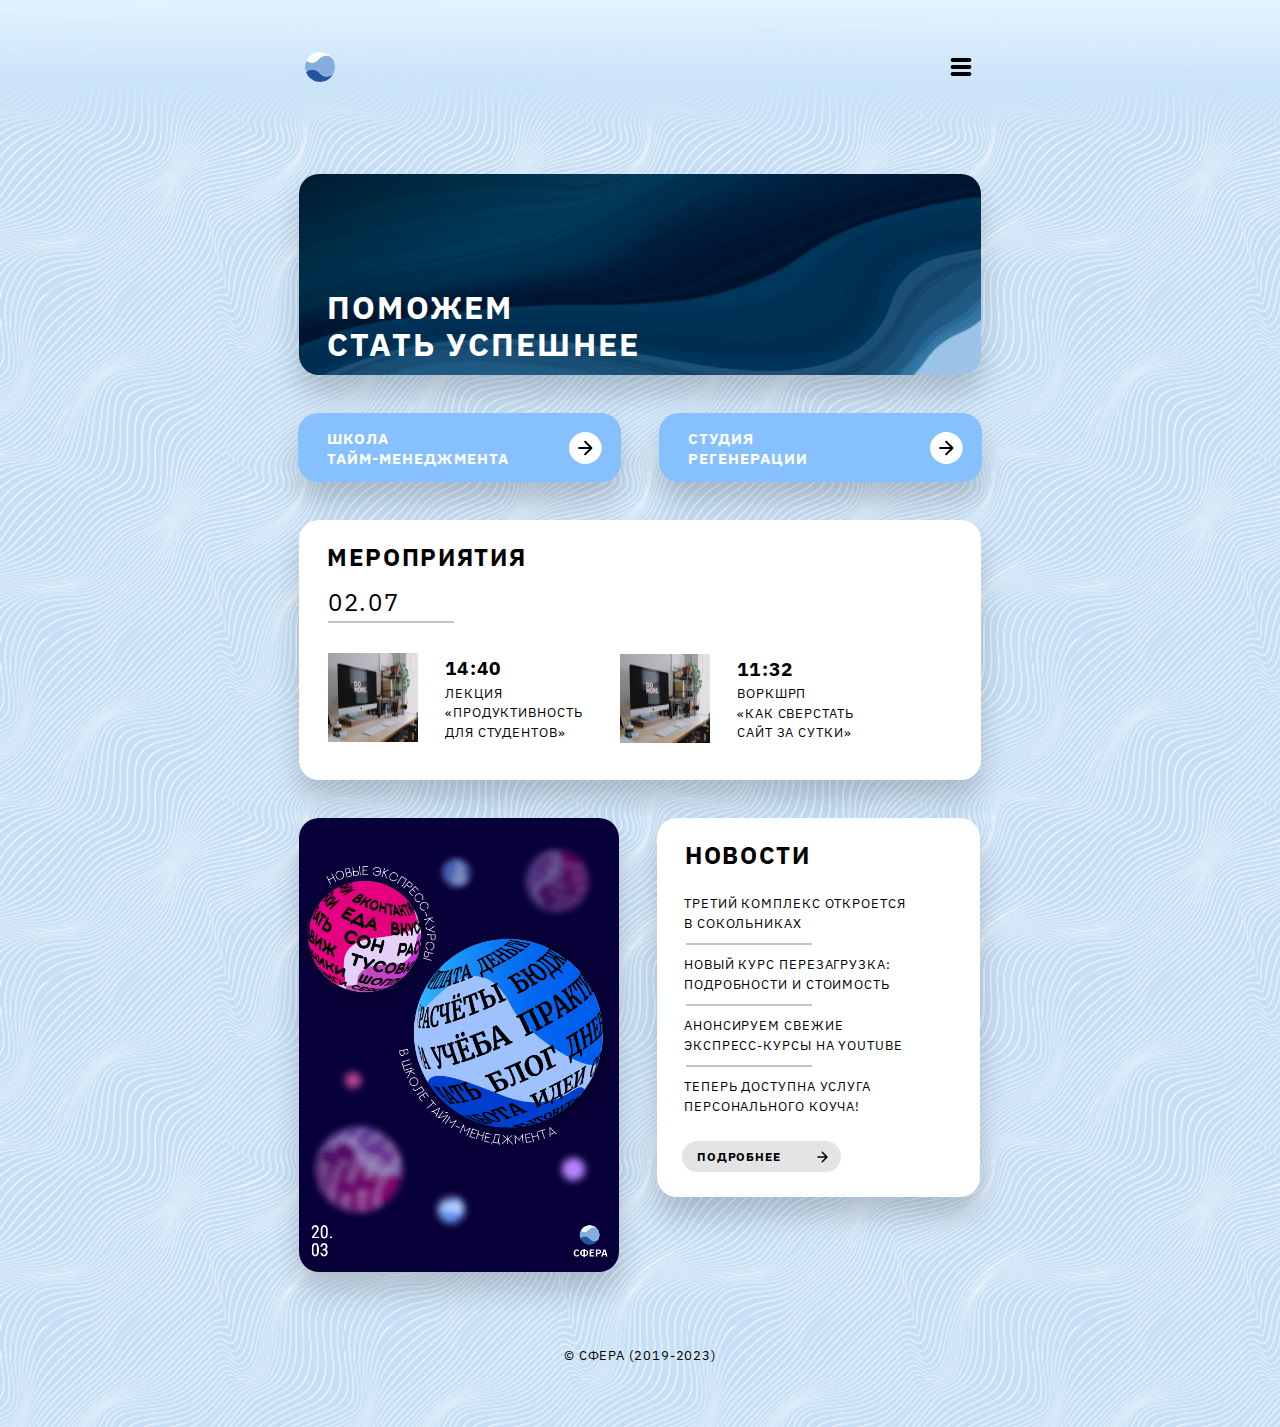
==== commit 83e2a879: "regen page tablet done" ====
--- a/index.html
+++ b/index.html
@@ -42,13 +42,12 @@
     <nav class='flmenu'>
       <div id= 'menu-content'>
         <a href='index.html'><img class='mobile-only' src='img/logo.svg'/></a>
-        <a href='index.html'><img class='desktop-only' src='img/logo-big.svg'/></a>
+        <a href='index.html'><img class='desktop-only' style=' height: 36px;' src='img/logo-big.svg'/></a>
         <img class='mobile-only' onclick="unwrapMenu()" style='float: right;' src='img/menu.svg'/>
-        <img class='desktop-only' onclick="unwrapMenu()" style='float: right; width:33.74px;' src='img/menu-big.svg'/>
+        <img class='desktop-only' onclick="unwrapMenu()" style='float: right; height:23px;' src='img/menu-big.svg'/>
       </div>
     </nav>
     <div class='page'>
-
       <!-- INTRO -->
 
       <div class='container' id='intro'>
--- a/css/ui.css
+++ b/css/ui.css
@@ -23,7 +23,6 @@
   width: 100vw;
   height: 136px;
   z-index: 20;
-  background: linear-gradient(180.21deg, #E2F2FF 3.08%, rgba(202, 226, 248, 0.95) 62.85%, rgba(209, 234, 255, 0) 99.5%);
   display: flex;
   align-items: center;
   justify-content: center;
@@ -64,6 +63,32 @@
   pointer-events: all;
 }
 
+.goback {
+  width: 323px;
+}
+
+.goback > div {
+  transition-duration: 0.5s;
+  background-color: #fff;
+  width: 35px;
+  height: 35px;
+  border-radius: 90pt;
+  display: flex;
+  align-content: center;
+  justify-content: center;
+  box-shadow: 0px 15px 25px rgba(0, 0, 0, 0.15);
+}
+
+.goback > div:hover {
+  background-color: #F2F2F2;
+  box-shadow: 0px 14px 13px rgba(0, 0, 0, 0.16);
+}
+
+.goback > div:active {
+  background-color: #E4E4E4;
+  transform: translateY(2px);
+  box-shadow: 0px 11px 12px rgba(0, 0, 0, 0.2);
+}
 
 .social-container {
   padding-left: 20px;
@@ -125,10 +150,14 @@
   font-family: IBM Plex Sans;
   font-style: normal;
   font-weight: normal;
-  font-size: 13px;
-  line-height: 20px;
+  font-size: 13pt;
+  line-height: 23px;
   letter-spacing: 0.05em;
   color: #000000;
+}
+
+.container > p {
+  margin-left: 30px;
 }
 
 .button-big {
@@ -235,6 +264,16 @@
 
 @media only screen and (max-device-width : 768px) {
 
+  .container h1 {
+    font-family: IBM Plex Sans;
+    font-style: normal;
+    font-weight: bold;
+    font-size: 17px;
+    line-height: 140%;
+    letter-spacing: 0.07em;
+    color: #000000;
+  }
+
 }
 
 
@@ -255,6 +294,10 @@
       flex-direction: row;
     }
 
+    .goback {
+      width: 671px;
+    }
+
 
     #menu-content {
       width: 671px;
@@ -281,7 +324,7 @@
       }
 
       .page {
-        width: 1305px;
+        width: 1303px;
         margin: auto;
         display: flex;
         align-items: flex-start;
@@ -289,15 +332,16 @@
         flex-direction: column;
       }
 
-      .double-flex:nth-of-type(2) {
+      .double-flex .container:nth-of-type(2) {
         margin-left: 38px;
       }
 
       #menu-content {
-        width: 1271px;
+        width: 1305px;
       }
 
       img.mobile-only {
         display: none;
       }
-    }
+
+    }
--- a/css/main.css
+++ b/css/main.css
@@ -121,6 +121,10 @@
     display: none;
   }
 
+  .date {
+    font-size: 15pt;
+  }
+
   #event .double-flex {
     align-items: flex-start;
   }
@@ -184,9 +188,7 @@
     }
 
 
-    #menu-content {
-      width: 671px;
-    }
+
 
     img.desktop-only, .desktop-only {
       display: none;
@@ -218,7 +220,7 @@
           height: 55px;
         }
 
-        img.desktop-only {
+        .event-content img.desktop-only {
           margin-top: 22px;
           width: 178px;
           height: 115px;
@@ -263,15 +265,14 @@
       #news {
         width: 321px;
         max-height: 454px;
+        margin-left: 0px;
       }
 
       #news-content p {
         width: 305px;
       }
 
-      #menu-content {
-        width: 1271px;
-      }
+
 
       .slider {
         width: 225px;
--- a/css/bg-light.css
+++ b/css/bg-light.css
@@ -5,3 +5,8 @@
   background-image: url(../img/bg.png);
   background-repeat: repeat;
 }
+
+
+.flmenu {
+  background: linear-gradient(180.21deg, #E2F2FF 3.08%, rgba(202, 226, 248, 0.95) 62.85%, rgba(209, 234, 255, 0) 99.5%);
+}
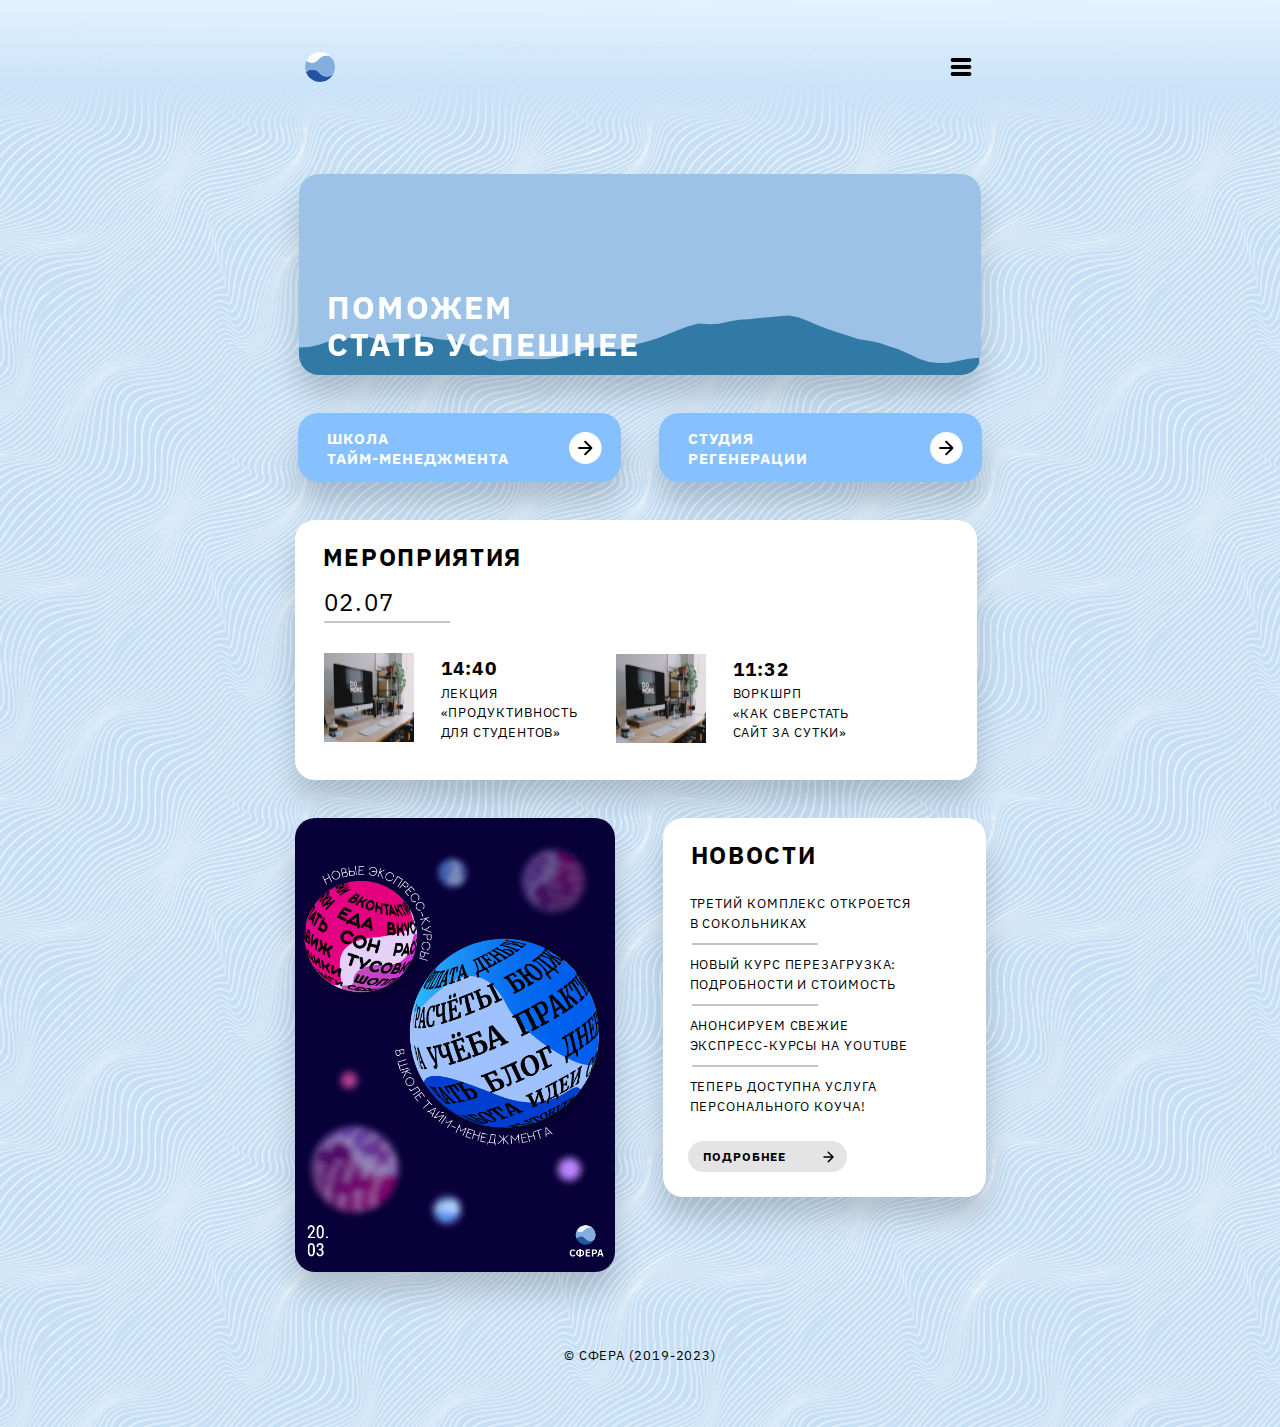
==== commit 0bd9a634: "first p5 integration" ====
--- a/index.html
+++ b/index.html
@@ -9,11 +9,11 @@
     <link rel="stylesheet" type="text/css" href="css/bg-light.css">
     <link rel="stylesheet" href="css/swiper-min.css">
     <script src="js/swiper-min.js"></script>
+    <script src="js/p5-min.js"></script>
   </head>
   <body>
 
     <!-- MENU WRAPPER -->
-
     <div id='menu-wrapper'>
       <div class='menu-container container'>
         <img onclick="unwrapMenu()" id='menu-cross' src='img/close.svg'/>
@@ -51,7 +51,7 @@
       <!-- INTRO -->
 
       <div class='container' id='intro'>
-        <h1>ПОМОЖЕМ<br>СТАТЬ УСПЕШНЕЕ</h1>
+            <div id='canvas'>  <h1>ПОМОЖЕМ<br>СТАТЬ УСПЕШНЕЕ</h1></div>
       </div>
 
       <!-- BUTTONS -->
@@ -221,7 +221,7 @@
       x.style.display = "none";
       }
       }
-
     </script>
+        <script src="js/sketch.js"></script>
   </body>
 </html>
--- a/css/ui.css
+++ b/css/ui.css
@@ -259,6 +259,9 @@
   margin-bottom: 60px;
 }
 
+#intro h1{
+    font-size: 22px;
+}
 
 /* MOBILE */
 
@@ -287,13 +290,6 @@
       flex-direction: row;
     }
 
-    .double-flex {
-      display: flex;
-      align-items:flex-start;
-      justify-content: flex-start;
-      flex-direction: row;
-    }
-
     .goback {
       width: 671px;
     }
@@ -301,6 +297,9 @@
 
     #menu-content {
       width: 671px;
+    }
+    .double-flex .container:nth-of-type(2) {
+      margin-left: 10px;
     }
 }
 
@@ -340,7 +339,7 @@
         width: 1305px;
       }
 
-      img.mobile-only {
+      .mobile-only, .mobile-phone-only {
         display: none;
       }
 
--- a/css/main.css
+++ b/css/main.css
@@ -18,6 +18,10 @@
   transform: translateX(-2px);
   width: 325px;
   height: 453px;
+}
+
+
+#canvas{
 }
 
 .swiper-wrapper {
@@ -100,7 +104,6 @@
 
 
 #intro {
-  background-image: url('../img/main-bg.png');
   background-size: 100%;
   min-height: 137px;
 }
@@ -108,6 +111,8 @@
 #intro h1 {
   color: #fff;
   padding-top: 68px;
+  z-index: 10;
+  position: absolute;
 }
 
 
@@ -129,6 +134,9 @@
     align-items: flex-start;
   }
 
+  #INTRO {
+    height: 137px;
+  }
   .divider {
   margin-bottom: 30px;
   }
@@ -147,7 +155,7 @@
 
 @media only screen and (min-device-width : 768px) and (max-device-width : 1366px) {
 
-  #intro {
+  #intro, #canvas {
     width: 682px;
     height: 201px;
   }
@@ -200,7 +208,7 @@
 /* DESKTOP */
 
   @media only screen and (min-device-width : 1366px) {
-    #intro {
+    #intro, #canvas {
       width: 1305px;
       height: 299px;
     }
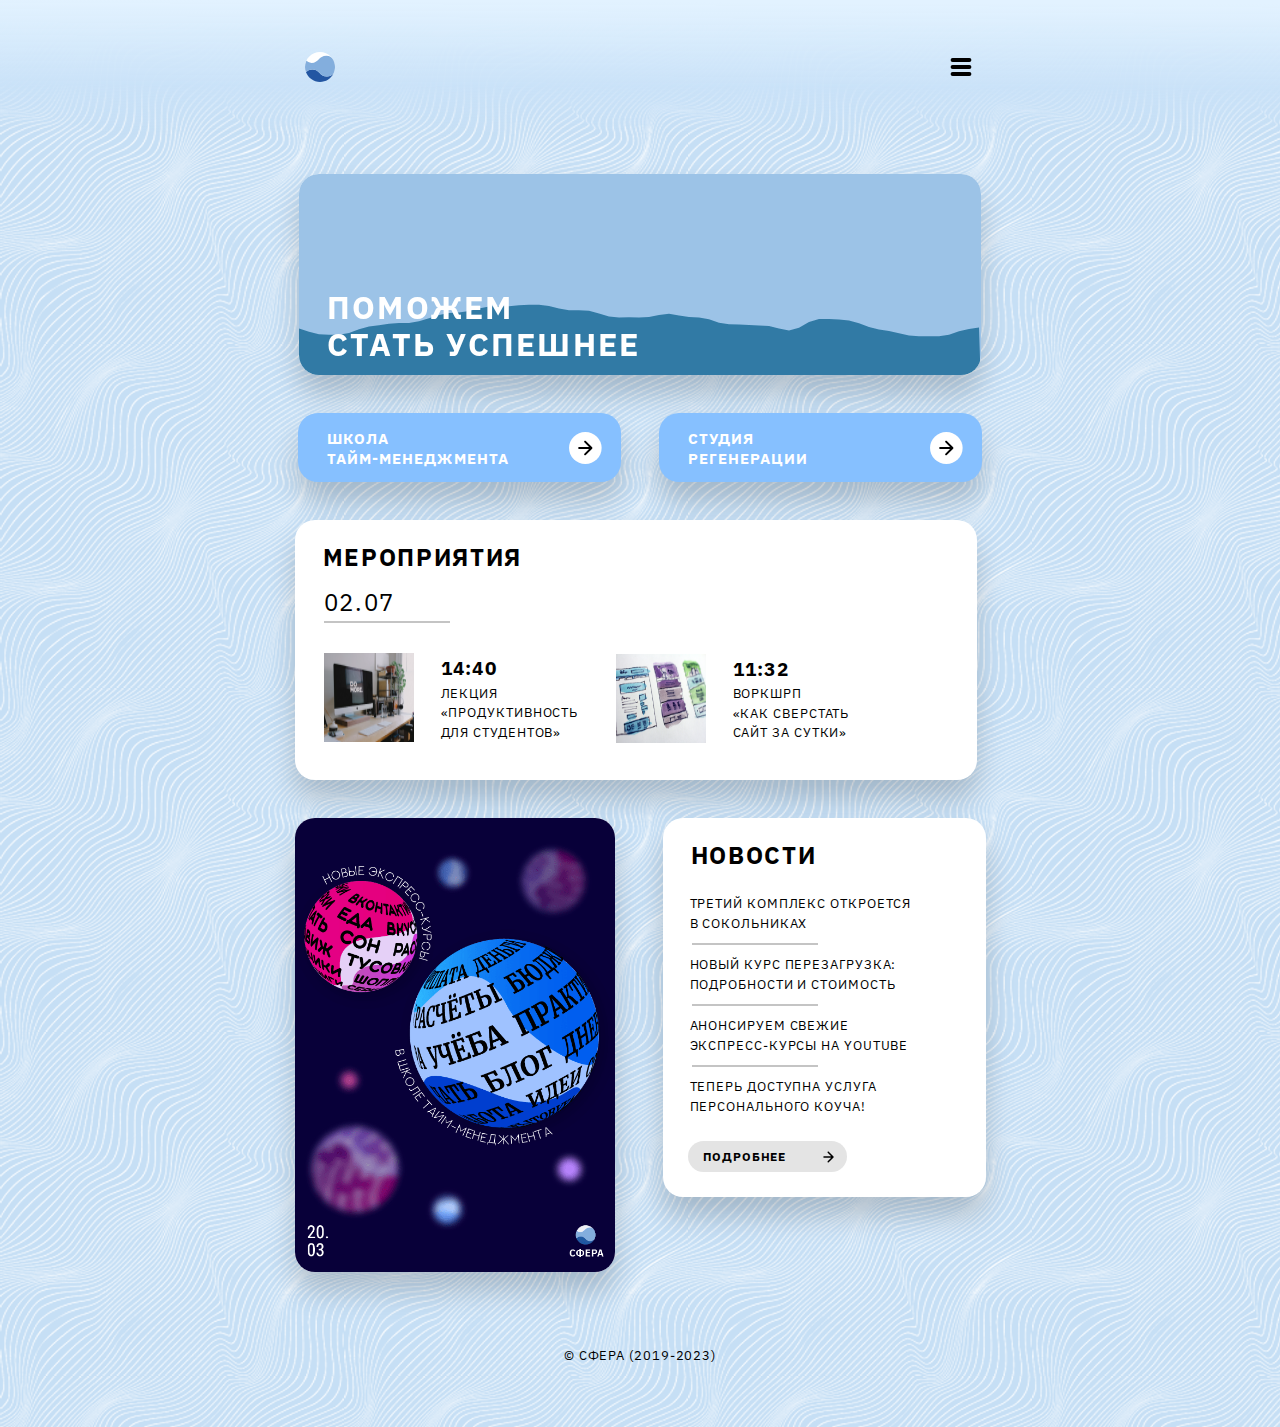
==== commit b676f4c1: "index content updates" ====
--- a/index.html
+++ b/index.html
@@ -82,18 +82,18 @@
                 <div>
                   <h3>14:40</h3>
                   <p>ЛЕКЦИЯ «ПРОДУКТИВНОСТЬ ДЛЯ СТУДЕНТОВ»</p>
-                  <img class="desktop-only" src="img/event/nomob.png"/>
+                  <img class="desktop-only" src="img/event/nomob2.png"/>
                 </div>
               </div>
             </div>
             <div>
               <div class='samedate'></div>
               <div class='event-content'>
-                <img class='mobile-only' src="img/event/nomob.png"/>
+                <img class='mobile-only' src="img/event/nomob2.png"/>
                 <div>
                   <h3>11:32</h3>
                   <p>ВОРКШРП <br>«КАК СВЕРСТАТЬ САЙТ ЗА СУТКИ» </p>
-                  <img class="desktop-only" src="img/event/nomob.png"/>
+                  <img class="desktop-only" src="img/event/nomob3.png"/>
                 </div>
               </div>
             </div>
@@ -101,7 +101,7 @@
               <h2 class='date'>05.07</h2>
               <div class='divider'></div>
               <div class='event-content'>
-                <img class='mobile-only' src="img/event/nomob.png"/>
+                <img class='mobile-only' src="img/event/nomob3.png"/>
                 <div>
                   <h3>08:25</h3>
                   <p>АНОНС НОВЫХ<br>ОНЛАЙН-КУРСОВ (ТРАНСЛЯЦИЯ)</p>
--- a/css/main.css
+++ b/css/main.css
@@ -21,8 +21,6 @@
 }
 
 
-#canvas{
-}
 
 .swiper-wrapper {
     border-radius: 20px;
@@ -135,8 +133,11 @@
   }
 
   #INTRO {
-    height: 137px;
-  }
+  max-height: 137px;
+  min-height: 137px;
+  overflow: hidden;
+  }
+
   .divider {
   margin-bottom: 30px;
   }
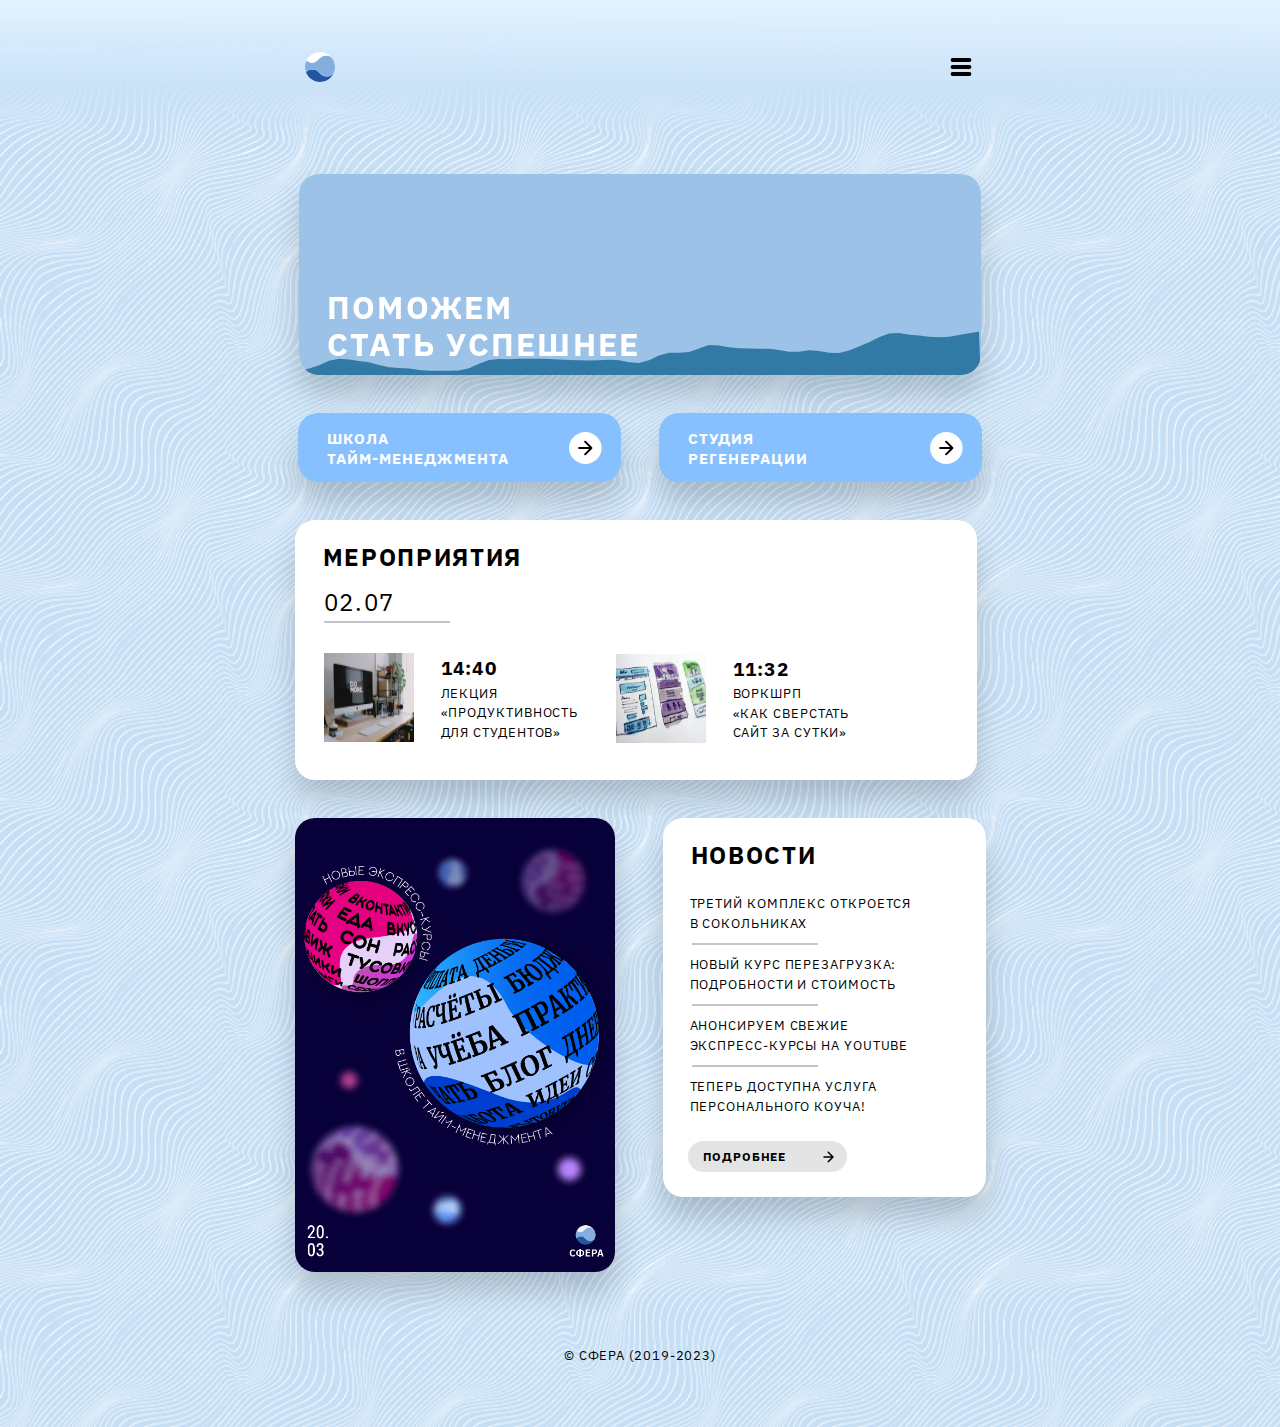
==== commit 4c4acd5d: "dup" ====
--- a/index.html
+++ b/index.html
@@ -115,7 +115,7 @@
 
           <!-- SLIDES -->
 
-          <div class='container slider'>
+          <div class='container slider' onclick="window.location.href='https://vasileves.github.io/JS-poster/index.html';">
             <div class="swiper-container">
               <div class="swiper-wrapper">
                 <div class="swiper-slide"><img src='img/posters/1.png'/></div>
--- a/css/ui.css
+++ b/css/ui.css
@@ -207,6 +207,10 @@
   background-color: #D9DDE0;
 }
 
+.button-small:active {
+  background-color: #C5C5C5;
+}
+
 .button-small p {
   flex: 1 1 auto;
   font-family: IBM Plex Sans;
--- a/css/main.css
+++ b/css/main.css
@@ -12,6 +12,10 @@
   min-height: 440px;
   overflow: hidden;
   border-radius: 20px;
+}
+
+.slider:active {
+  transform: scale(0.95);
 }
 
 .swiper-container img {
